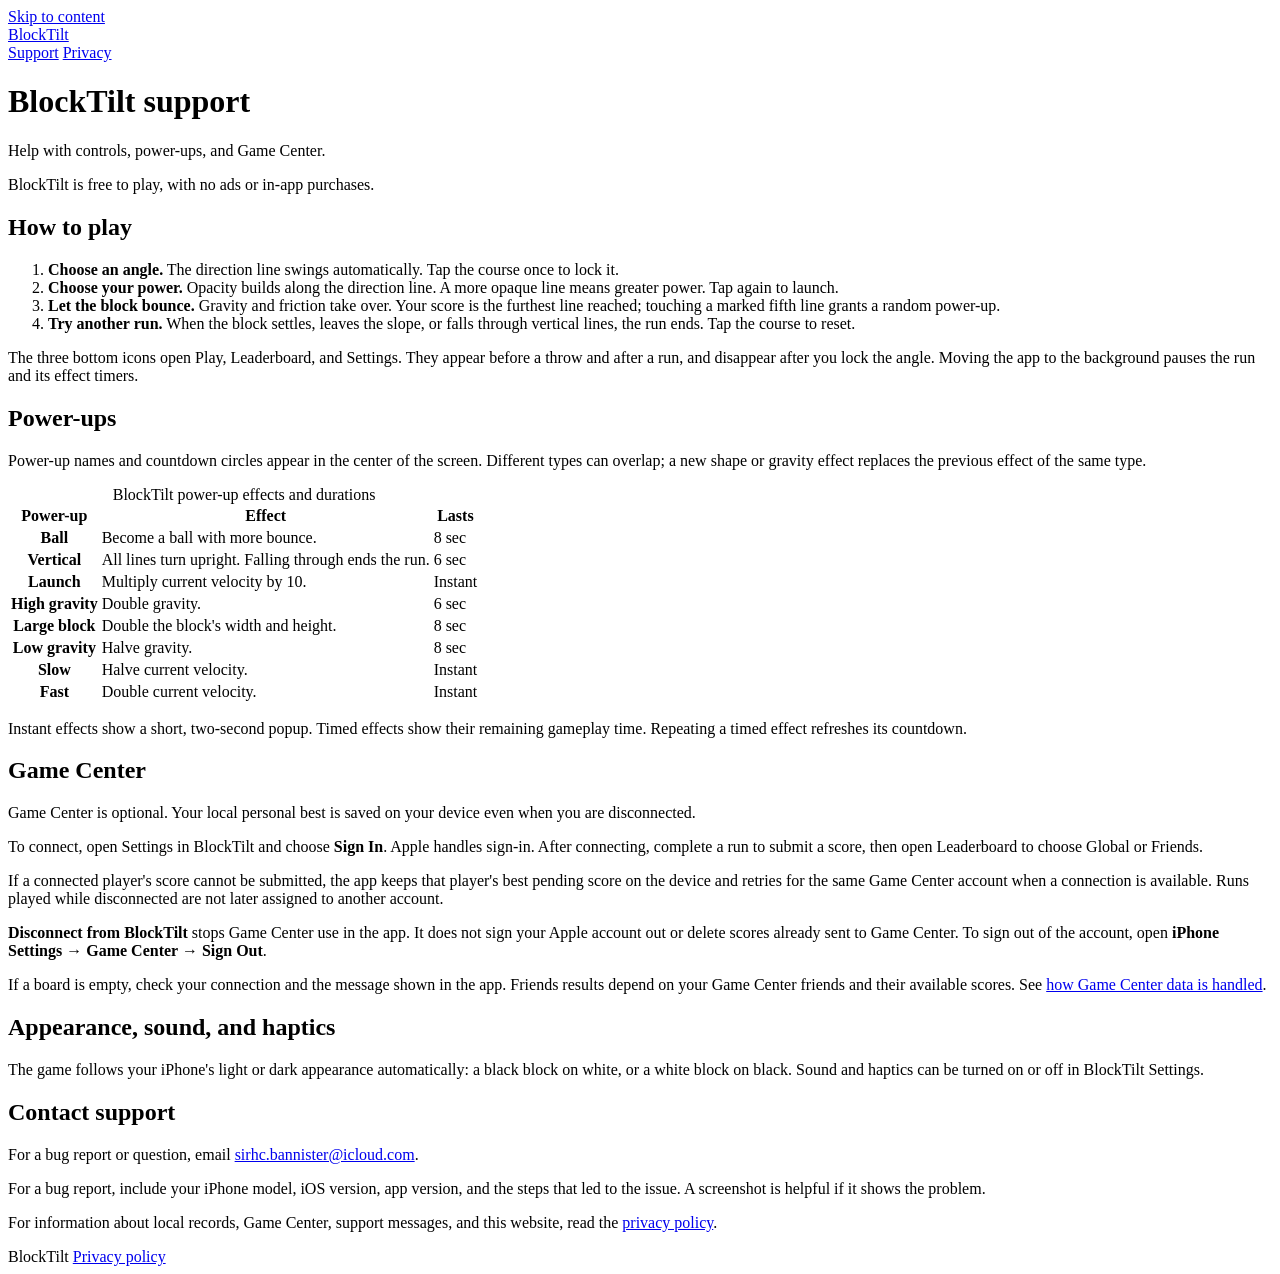
==== index.html @ fa540dd7 "Add BlockTilt index.html" ====
<!doctype html>
<html lang="en">
<head>
  <meta charset="utf-8">
  <meta name="viewport" content="width=device-width, initial-scale=1">
  <meta name="color-scheme" content="light dark">
  <meta name="referrer" content="no-referrer">
  <meta http-equiv="Content-Security-Policy" content="default-src 'none'; style-src 'self'; base-uri 'none'; form-action 'none'">
  <meta name="description" content="Help with BlockTilt controls, power-ups, Game Center, and settings.">
  <link rel="canonical" href="https://atlasunit01.github.io/blocktilt-support/">
  <link rel="stylesheet" href="styles.css">
  <title>BlockTilt support</title>
</head>
<body>
  <a class="skip-link" href="#main">Skip to content</a>
  <header class="site-header wrap">
    <a class="wordmark" href="index.html">BlockTilt</a>
    <nav aria-label="Main navigation">
      <a href="index.html" aria-current="page">Support</a>
      <a href="privacy.html">Privacy</a>
    </nav>
  </header>

  <main id="main" class="wrap">
    <div class="page-heading">
      <h1>BlockTilt support</h1>
      <p class="lead">Help with controls, power-ups, and Game Center.</p>
      <p>BlockTilt is free to play, with no ads or in-app purchases.</p>
    </div>

    <section aria-labelledby="play-heading">
      <h2 id="play-heading">How to play</h2>
      <ol class="steps">
        <li><strong>Choose an angle.</strong> The direction line swings automatically. Tap the course once to lock it.</li>
        <li><strong>Choose your power.</strong> Opacity builds along the direction line. A more opaque line means greater power. Tap again to launch.</li>
        <li><strong>Let the block bounce.</strong> Gravity and friction take over. Your score is the furthest line reached; touching a marked fifth line grants a random power-up.</li>
        <li><strong>Try another run.</strong> When the block settles, leaves the slope, or falls through vertical lines, the run ends. Tap the course to reset.</li>
      </ol>
      <p>The three bottom icons open Play, Leaderboard, and Settings. They appear before a throw and after a run, and disappear after you lock the angle. Moving the app to the background pauses the run and its effect timers.</p>
    </section>

    <section aria-labelledby="powers-heading">
      <h2 id="powers-heading">Power-ups</h2>
      <p>Power-up names and countdown circles appear in the center of the screen. Different types can overlap; a new shape or gravity effect replaces the previous effect of the same type.</p>
      <div class="table-wrap">
        <table>
          <caption class="visually-hidden">BlockTilt power-up effects and durations</caption>
          <thead><tr><th scope="col">Power-up</th><th scope="col">Effect</th><th scope="col">Lasts</th></tr></thead>
          <tbody>
            <tr><th scope="row">Ball</th><td>Become a ball with more bounce.</td><td>8 sec</td></tr>
            <tr><th scope="row">Vertical</th><td>All lines turn upright. Falling through ends the run.</td><td>6 sec</td></tr>
            <tr><th scope="row">Launch</th><td>Multiply current velocity by 10.</td><td>Instant</td></tr>
            <tr><th scope="row">High gravity</th><td>Double gravity.</td><td>6 sec</td></tr>
            <tr><th scope="row">Large block</th><td>Double the block's width and height.</td><td>8 sec</td></tr>
            <tr><th scope="row">Low gravity</th><td>Halve gravity.</td><td>8 sec</td></tr>
            <tr><th scope="row">Slow</th><td>Halve current velocity.</td><td>Instant</td></tr>
            <tr><th scope="row">Fast</th><td>Double current velocity.</td><td>Instant</td></tr>
          </tbody>
        </table>
      </div>
      <p class="secondary">Instant effects show a short, two-second popup. Timed effects show their remaining gameplay time. Repeating a timed effect refreshes its countdown.</p>
    </section>

    <section aria-labelledby="game-center-heading">
      <h2 id="game-center-heading">Game Center</h2>
      <p>Game Center is optional. Your local personal best is saved on your device even when you are disconnected.</p>
      <p>To connect, open Settings in BlockTilt and choose <strong>Sign In</strong>. Apple handles sign-in. After connecting, complete a run to submit a score, then open Leaderboard to choose Global or Friends.</p>
      <p>If a connected player's score cannot be submitted, the app keeps that player's best pending score on the device and retries for the same Game Center account when a connection is available. Runs played while disconnected are not later assigned to another account.</p>
      <p><strong>Disconnect from BlockTilt</strong> stops Game Center use in the app. It does not sign your Apple account out or delete scores already sent to Game Center. To sign out of the account, open <strong>iPhone Settings → Game Center → Sign Out</strong>.</p>
      <p>If a board is empty, check your connection and the message shown in the app. Friends results depend on your Game Center friends and their available scores. See <a href="privacy.html#game-center">how Game Center data is handled</a>.</p>
    </section>

    <section aria-labelledby="settings-heading">
      <h2 id="settings-heading">Appearance, sound, and haptics</h2>
      <p>The game follows your iPhone's light or dark appearance automatically: a black block on white, or a white block on black. Sound and haptics can be turned on or off in BlockTilt Settings.</p>
    </section>

    <section aria-labelledby="contact-heading" id="contact">
      <h2 id="contact-heading">Contact support</h2>
      <p>For a bug report or question, email <a class="contact-link" href="mailto:sirhc.bannister@icloud.com">sirhc.bannister@icloud.com</a>.</p>
      <p>For a bug report, include your iPhone model, iOS version, app version, and the steps that led to the issue. A screenshot is helpful if it shows the problem.</p>
      <p>For information about local records, Game Center, support messages, and this website, read the <a href="privacy.html">privacy policy</a>.</p>
    </section>
  </main>

  <footer class="site-footer wrap">
    <span>BlockTilt</span>
    <a href="privacy.html">Privacy policy</a>
  </footer>
</body>
</html>
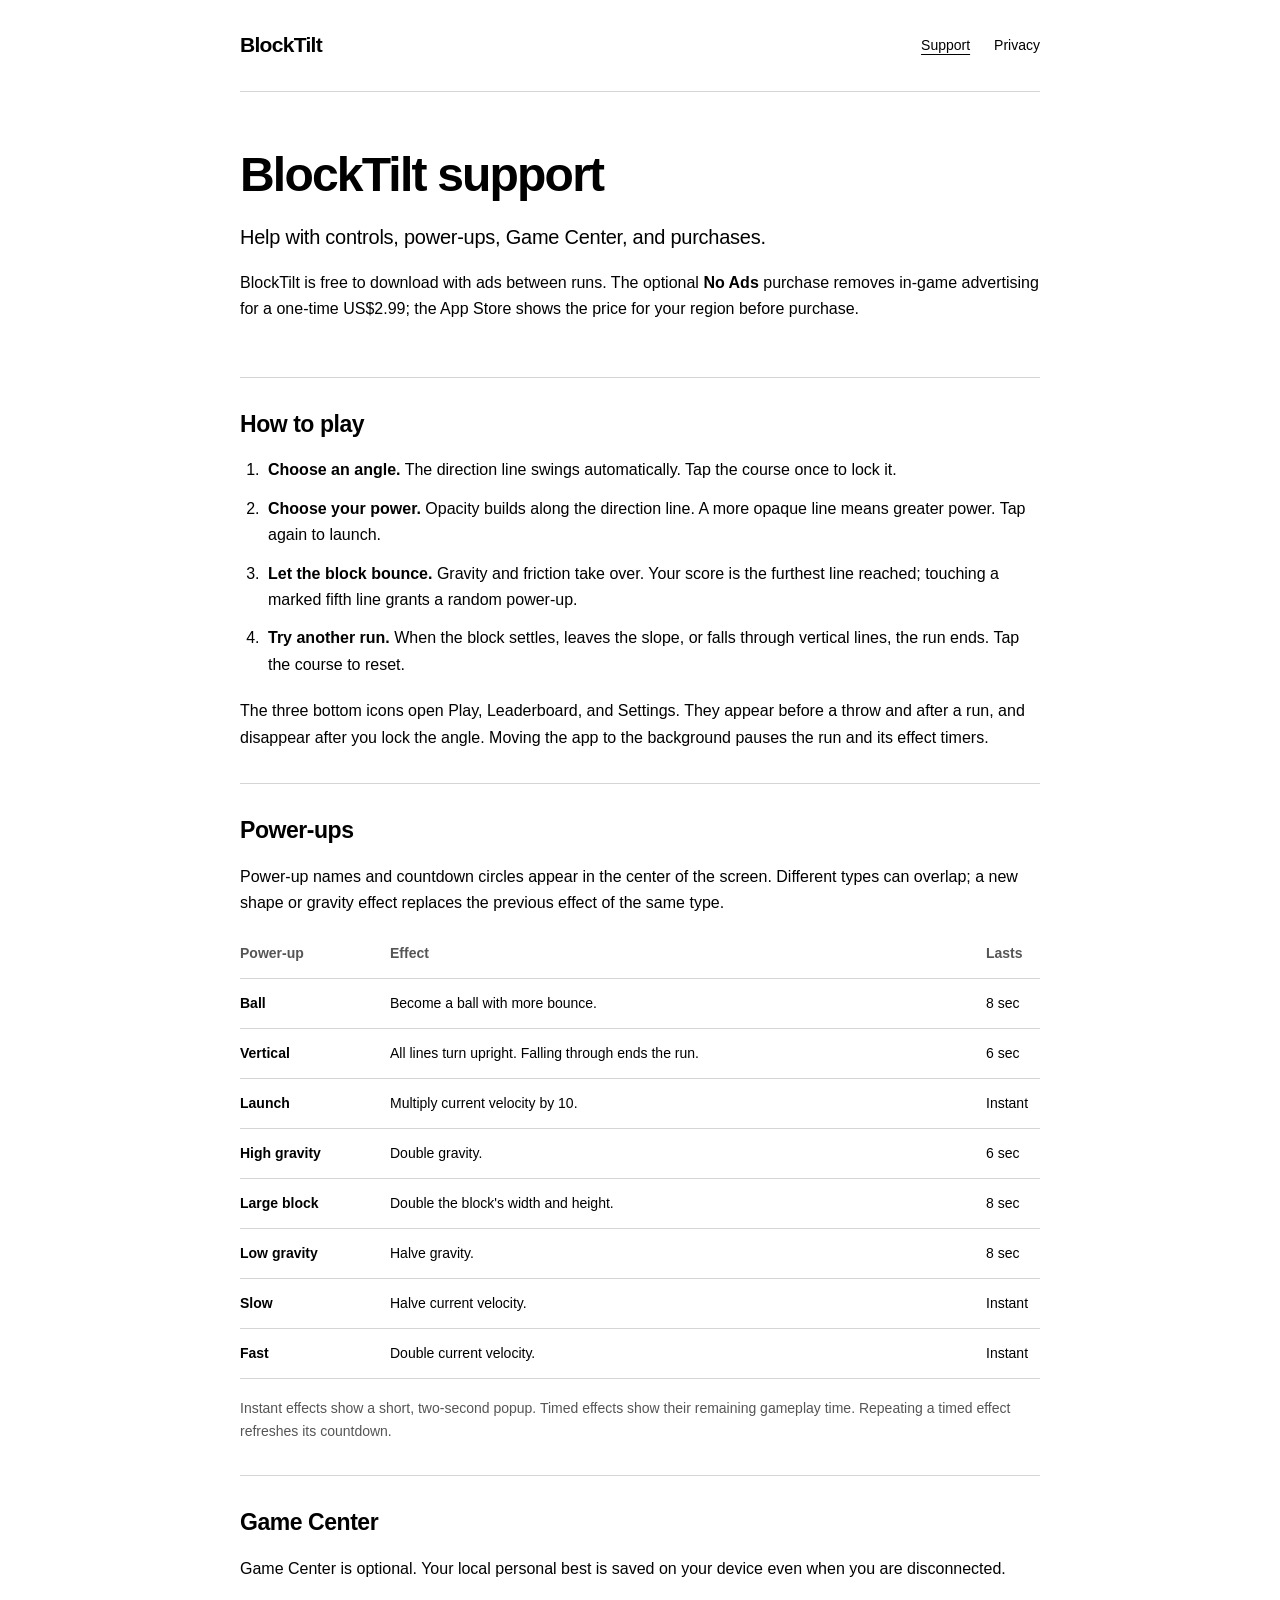
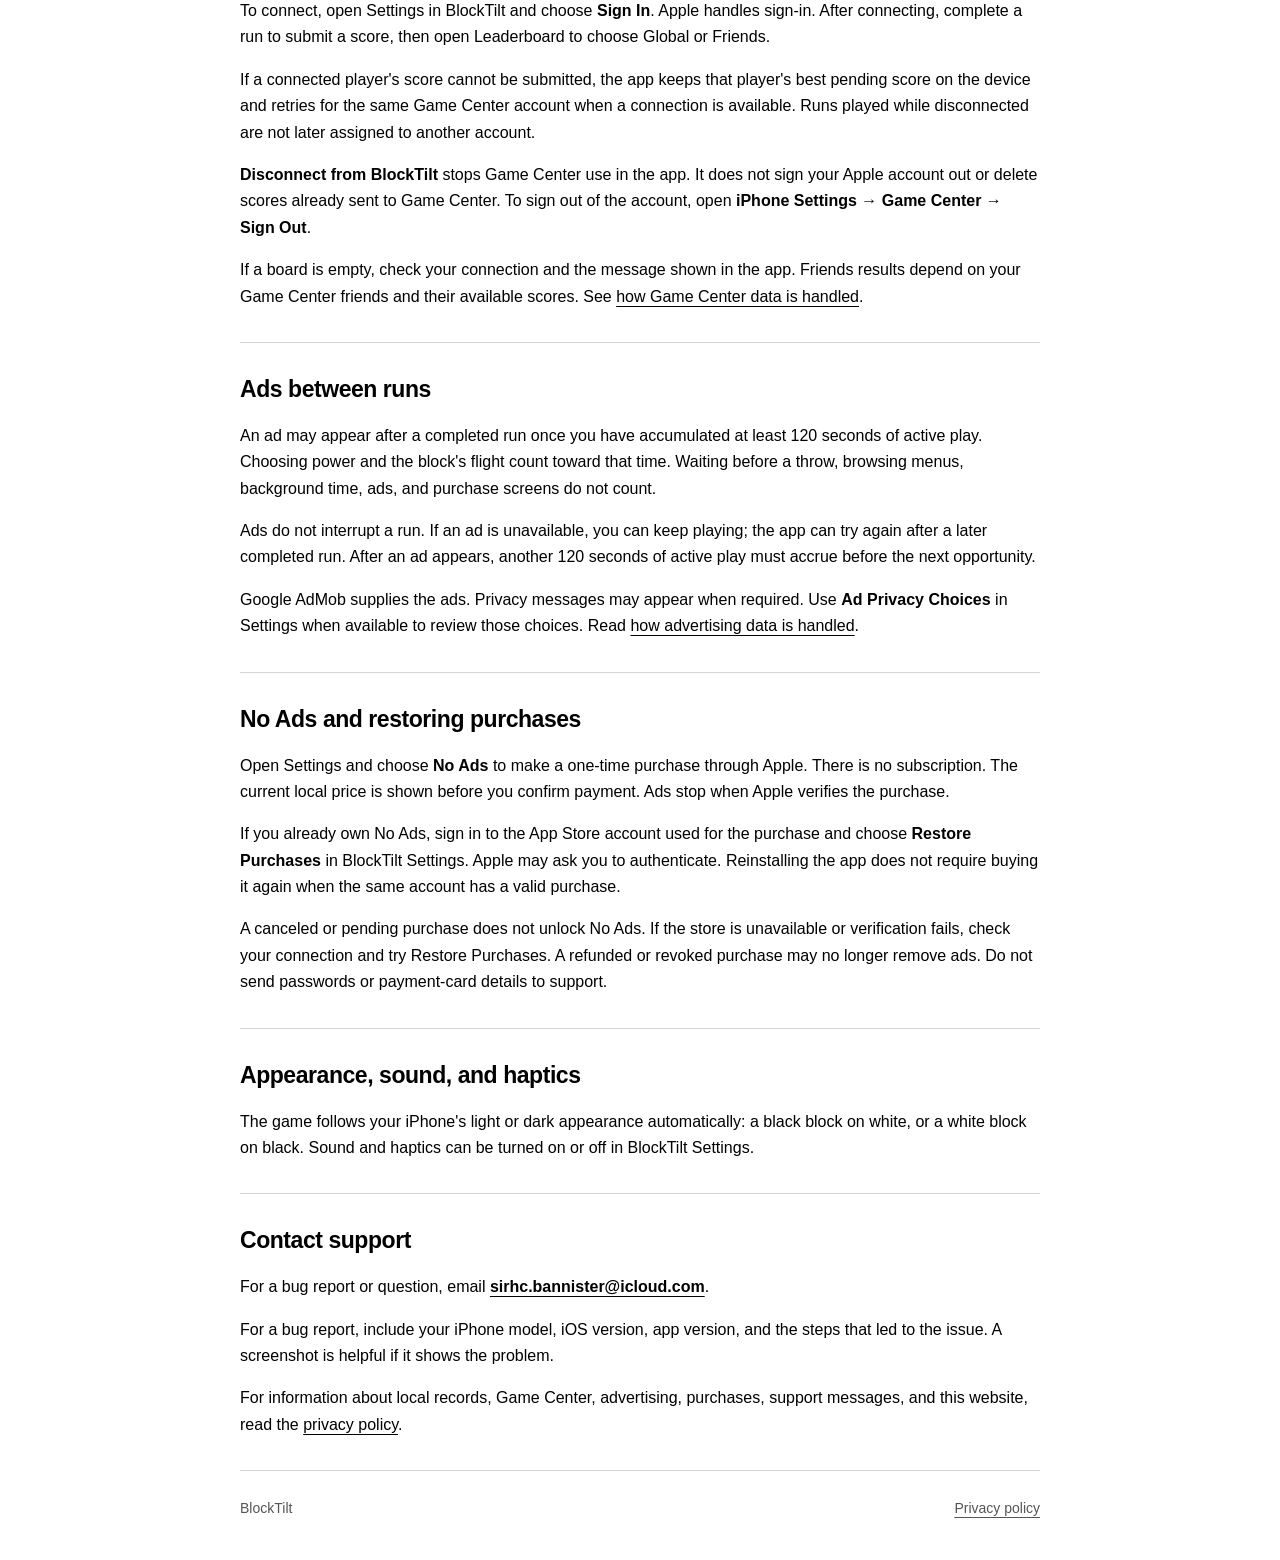
==== commit b42552ed: "Explain post-run ads and No Ads purchases" ====
--- a/index.html
+++ b/index.html
@@ -6,7 +6,7 @@
   <meta name="color-scheme" content="light dark">
   <meta name="referrer" content="no-referrer">
   <meta http-equiv="Content-Security-Policy" content="default-src 'none'; style-src 'self'; base-uri 'none'; form-action 'none'">
-  <meta name="description" content="Help with BlockTilt controls, power-ups, Game Center, and settings.">
+  <meta name="description" content="Help with BlockTilt controls, power-ups, Game Center, ads, No Ads purchases, and settings.">
   <link rel="canonical" href="https://atlasunit01.github.io/blocktilt-support/">
   <link rel="stylesheet" href="styles.css">
   <title>BlockTilt support</title>
@@ -24,8 +24,8 @@
   <main id="main" class="wrap">
     <div class="page-heading">
       <h1>BlockTilt support</h1>
-      <p class="lead">Help with controls, power-ups, and Game Center.</p>
-      <p>BlockTilt is free to play, with no ads or in-app purchases.</p>
+      <p class="lead">Help with controls, power-ups, Game Center, and purchases.</p>
+      <p>BlockTilt is free to download with ads between runs. The optional <strong>No Ads</strong> purchase removes in-game advertising for a one-time US$2.99; the App Store shows the price for your region before purchase.</p>
     </div>
 
     <section aria-labelledby="play-heading">
@@ -70,6 +70,20 @@
       <p>If a board is empty, check your connection and the message shown in the app. Friends results depend on your Game Center friends and their available scores. See <a href="privacy.html#game-center">how Game Center data is handled</a>.</p>
     </section>
 
+    <section aria-labelledby="ads-heading" id="ads">
+      <h2 id="ads-heading">Ads between runs</h2>
+      <p>An ad may appear after a completed run once you have accumulated at least 120 seconds of active play. Choosing power and the block's flight count toward that time. Waiting before a throw, browsing menus, background time, ads, and purchase screens do not count.</p>
+      <p>Ads do not interrupt a run. If an ad is unavailable, you can keep playing; the app can try again after a later completed run. After an ad appears, another 120 seconds of active play must accrue before the next opportunity.</p>
+      <p>Google AdMob supplies the ads. Privacy messages may appear when required. Use <strong>Ad Privacy Choices</strong> in Settings when available to review those choices. Read <a href="privacy.html#advertising">how advertising data is handled</a>.</p>
+    </section>
+
+    <section aria-labelledby="purchase-heading" id="purchases">
+      <h2 id="purchase-heading">No Ads and restoring purchases</h2>
+      <p>Open Settings and choose <strong>No Ads</strong> to make a one-time purchase through Apple. There is no subscription. The current local price is shown before you confirm payment. Ads stop when Apple verifies the purchase.</p>
+      <p>If you already own No Ads, sign in to the App Store account used for the purchase and choose <strong>Restore Purchases</strong> in BlockTilt Settings. Apple may ask you to authenticate. Reinstalling the app does not require buying it again when the same account has a valid purchase.</p>
+      <p>A canceled or pending purchase does not unlock No Ads. If the store is unavailable or verification fails, check your connection and try Restore Purchases. A refunded or revoked purchase may no longer remove ads. Do not send passwords or payment-card details to support.</p>
+    </section>
+
     <section aria-labelledby="settings-heading">
       <h2 id="settings-heading">Appearance, sound, and haptics</h2>
       <p>The game follows your iPhone's light or dark appearance automatically: a black block on white, or a white block on black. Sound and haptics can be turned on or off in BlockTilt Settings.</p>
@@ -79,7 +93,7 @@
       <h2 id="contact-heading">Contact support</h2>
       <p>For a bug report or question, email <a class="contact-link" href="mailto:sirhc.bannister@icloud.com">sirhc.bannister@icloud.com</a>.</p>
       <p>For a bug report, include your iPhone model, iOS version, app version, and the steps that led to the issue. A screenshot is helpful if it shows the problem.</p>
-      <p>For information about local records, Game Center, support messages, and this website, read the <a href="privacy.html">privacy policy</a>.</p>
+      <p>For information about local records, Game Center, advertising, purchases, support messages, and this website, read the <a href="privacy.html">privacy policy</a>.</p>
     </section>
   </main>
 
--- a/styles.css
+++ b/styles.css
@@ -0,0 +1,199 @@
+:root {
+  color-scheme: light dark;
+  --paper: #fff;
+  --ink: #000;
+  --muted: #555;
+  --rule: #d5d5d5;
+  font-family: -apple-system, BlinkMacSystemFont, "Segoe UI", sans-serif;
+  font-synthesis: none;
+  text-rendering: optimizeLegibility;
+  -webkit-text-size-adjust: 100%;
+}
+
+@media (prefers-color-scheme: dark) {
+  :root {
+    --paper: #000;
+    --ink: #fff;
+    --muted: #b5b5b5;
+    --rule: #363636;
+  }
+}
+
+* { box-sizing: border-box; }
+
+body {
+  margin: 0;
+  color: var(--ink);
+  background: var(--paper);
+  font-size: 16px;
+  line-height: 1.65;
+}
+
+.wrap {
+  width: min(100% - 48px, 800px);
+  margin-inline: auto;
+}
+
+a {
+  color: inherit;
+  text-decoration-thickness: 1px;
+  text-underline-offset: 4px;
+  overflow-wrap: anywhere;
+}
+
+a:hover { text-decoration-thickness: 2px; }
+
+a:focus-visible {
+  outline: 2px solid var(--ink);
+  outline-offset: 5px;
+}
+
+.skip-link {
+  position: absolute;
+  top: 8px;
+  left: 8px;
+  z-index: 2;
+  padding: 8px 12px;
+  color: var(--paper);
+  background: var(--ink);
+  transform: translateY(-180%);
+}
+
+.skip-link:focus { transform: translateY(0); }
+
+.site-header {
+  display: flex;
+  align-items: center;
+  justify-content: space-between;
+  gap: 24px;
+  min-height: 92px;
+  border-bottom: 1px solid var(--rule);
+}
+
+.wordmark {
+  font-size: 21px;
+  font-weight: 650;
+  letter-spacing: -0.7px;
+  text-decoration: none;
+}
+
+nav { display: flex; gap: 24px; }
+
+nav a {
+  display: inline-flex;
+  align-items: center;
+  min-height: 44px;
+  font-size: 14px;
+  text-decoration: none;
+}
+
+nav a[aria-current="page"] { text-decoration: underline; }
+
+.page-heading { padding: 56px 0 38px; }
+
+h1, h2, p, ol, ul { margin-top: 0; }
+
+h1 {
+  margin-bottom: 20px;
+  font-size: clamp(34px, 6vw, 48px);
+  font-weight: 550;
+  line-height: 1.12;
+  letter-spacing: -1.8px;
+}
+
+h2 {
+  margin-bottom: 18px;
+  font-size: 23px;
+  font-weight: 600;
+  line-height: 1.3;
+  letter-spacing: -0.45px;
+}
+
+p { margin-bottom: 16px; }
+
+.lead {
+  max-width: 650px;
+  margin-bottom: 18px;
+  font-size: 20px;
+  line-height: 1.5;
+  letter-spacing: -0.25px;
+}
+
+.secondary { color: var(--muted); font-size: 14px; }
+
+section {
+  padding: 32px 0;
+  border-top: 1px solid var(--rule);
+  scroll-margin-top: 24px;
+}
+
+section > :last-child { margin-bottom: 0; }
+
+ol, ul { padding-left: 24px; margin-bottom: 20px; }
+li { padding-left: 4px; margin-bottom: 12px; }
+li:last-child { margin-bottom: 0; }
+strong { font-weight: 600; }
+
+.table-wrap { width: 100%; margin: 26px 0 18px; overflow-x: auto; }
+
+table {
+  width: 100%;
+  border-collapse: collapse;
+  text-align: left;
+  font-size: 14px;
+  line-height: 1.5;
+}
+
+th, td {
+  padding: 14px 12px;
+  border-bottom: 1px solid var(--rule);
+  vertical-align: top;
+}
+
+th:first-child, td:first-child { padding-left: 0; }
+th:last-child, td:last-child { padding-right: 0; width: 66px; white-space: nowrap; }
+thead th { padding-top: 0; font-weight: 600; color: var(--muted); }
+tbody th { width: 138px; font-weight: 600; }
+
+.contact-link { font-weight: 600; }
+
+.site-footer {
+  display: flex;
+  justify-content: space-between;
+  gap: 24px;
+  padding-block: 26px 40px;
+  border-top: 1px solid var(--rule);
+  color: var(--muted);
+  font-size: 14px;
+}
+
+.visually-hidden {
+  position: absolute;
+  width: 1px;
+  height: 1px;
+  padding: 0;
+  margin: -1px;
+  overflow: hidden;
+  clip: rect(0, 0, 0, 0);
+  white-space: nowrap;
+  border: 0;
+}
+
+@media (max-width: 480px) {
+  .wrap { width: calc(100% - 40px); }
+  .site-header { min-height: 78px; gap: 16px; }
+  nav { gap: 18px; }
+  .page-heading { padding: 40px 0 30px; }
+  section { padding: 28px 0; }
+  th, td { padding: 12px 8px; }
+  tbody th { width: 94px; }
+  th:last-child, td:last-child { width: 52px; }
+}
+
+@media print {
+  :root { --paper: #fff; --ink: #000; --muted: #333; --rule: #bbb; }
+  .wrap { width: 100%; max-width: none; }
+  .site-header, .site-footer, .skip-link { display: none; }
+  .page-heading { padding-top: 0; }
+  section { break-inside: avoid; }
+}
